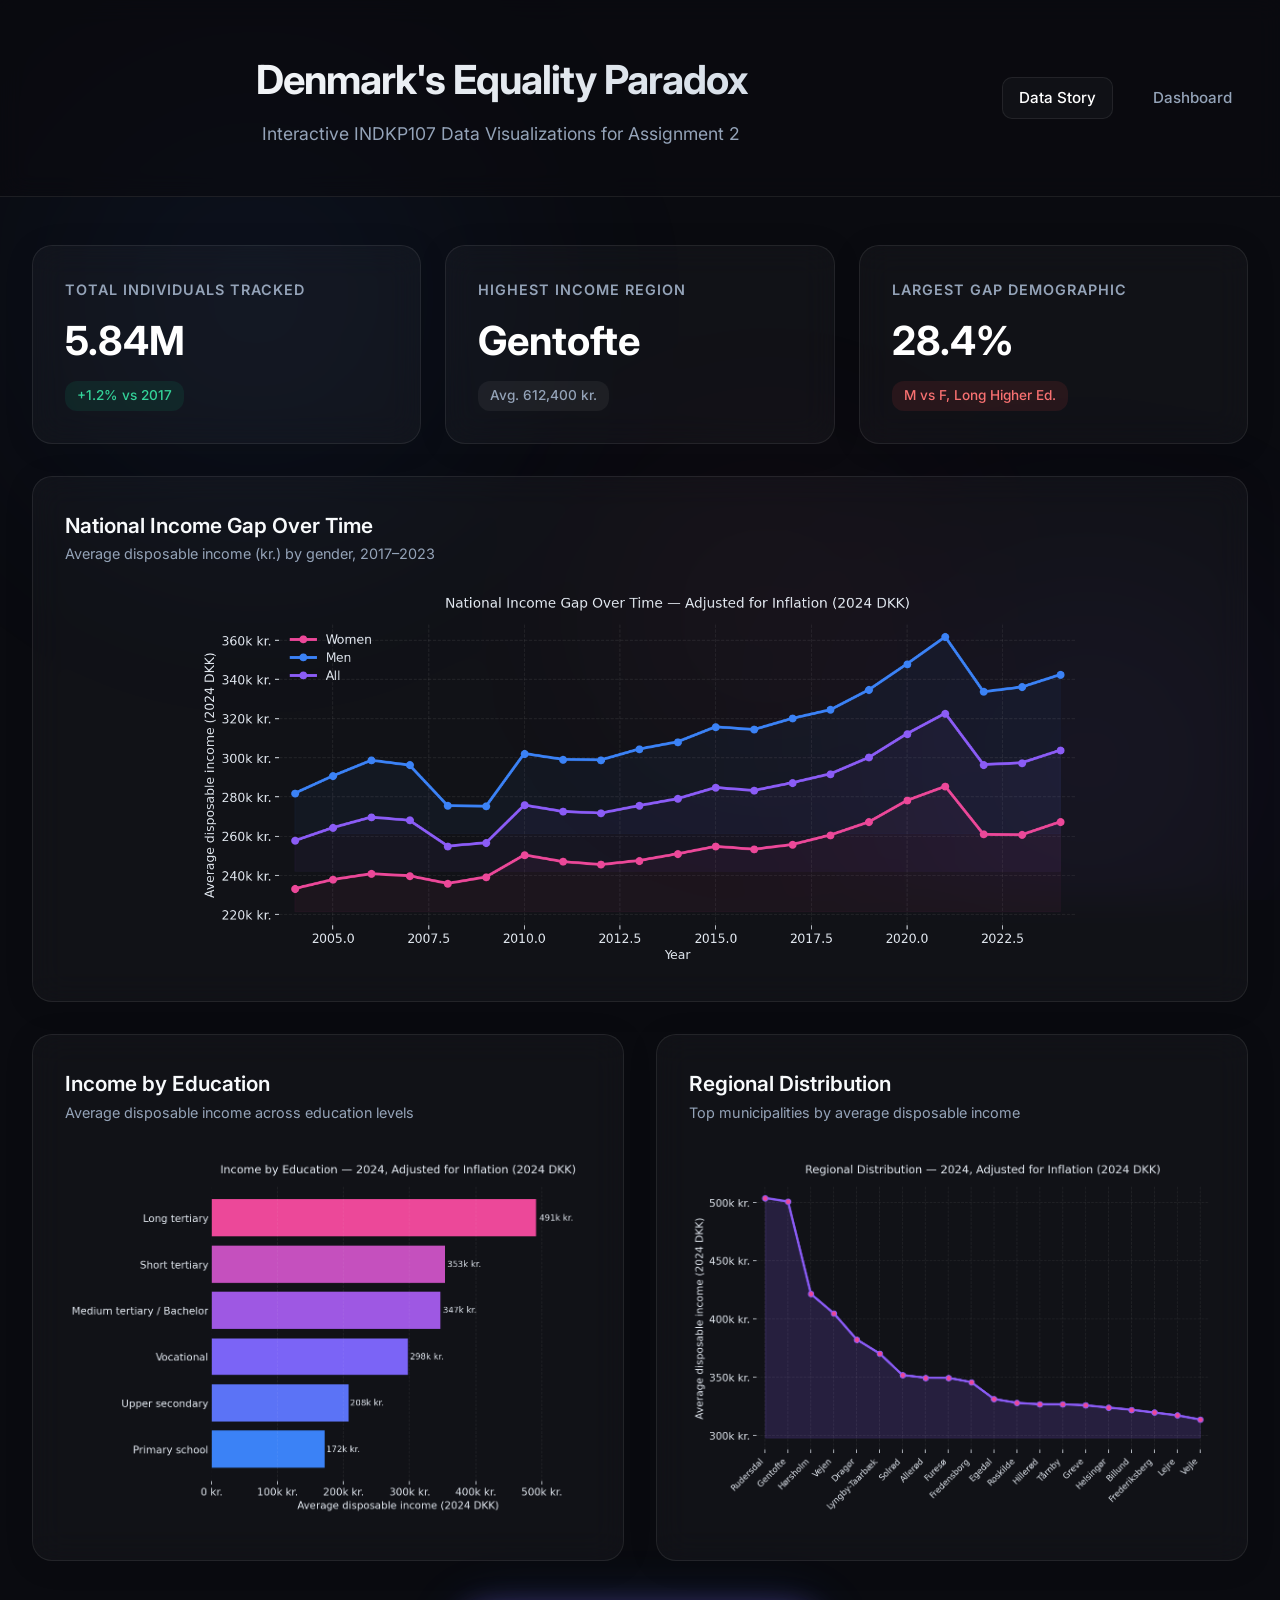
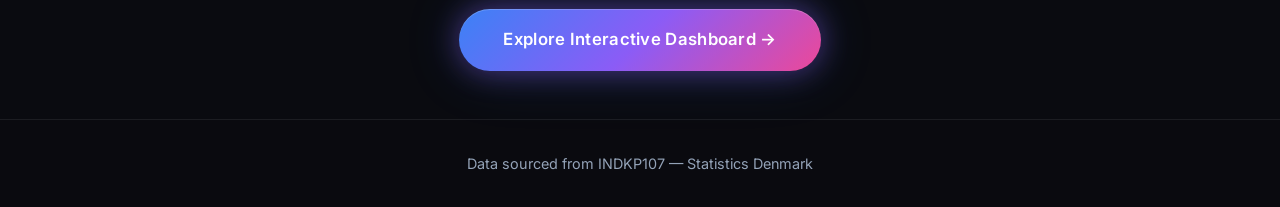
==== newWebsite/index.html @ ace13915 "Ny Hjemmeside" ====
<!DOCTYPE html>
<html lang="en">
<head>
    <meta charset="UTF-8" />
    <meta name="viewport" content="width=device-width, initial-scale=1.0" />
    <title>Denmark's Equality Paradox</title>
    <link rel="preconnect" href="https://fonts.googleapis.com" />
    <link rel="preconnect" href="https://fonts.gstatic.com" crossorigin />
    <link href="https://fonts.googleapis.com/css2?family=Inter:wght@400;500;600;700&display=swap" rel="stylesheet" />
    <link rel="stylesheet" href="styles.css" />
</head>
<body>

    <div class="background-animation">
        <div class="blob blob-1"></div>
        <div class="blob blob-2"></div>
        <div class="blob blob-3"></div>
    </div>

    <header class="glass-header">
        <div class="header-content">
            <h1>Denmark's Equality Paradox</h1>
            <p>Interactive INDKP107 Data Visualizations for Assignment 2</p>
        </div>
        <nav class="header-nav">
            <a href="index.html" class="active">Data Story</a>
            <a href="explore.html">Dashboard</a>
        </nav>
    </header>

    <main class="dashboard">

        <section class="grid-container">
            <div class="glass-card stat-card">
                <h3>Total Individuals Tracked</h3>
                <div class="stat-value">5.84M</div>
                <span class="trend-indicator up">+1.2% vs 2017</span>
            </div>
            <div class="glass-card stat-card">
                <h3>Highest Income Region</h3>
                <div class="stat-value">Gentofte</div>
                <span class="trend-indicator neutral">Avg. 612,400 kr.</span>
            </div>
            <div class="glass-card stat-card">
                <h3>Largest Gap Demographic</h3>
                <div class="stat-value">28.4%</div>
                <span class="trend-indicator down">M vs F, Long Higher Ed.</span>
            </div>
        </section>

        <section class="charts-container">
            <div class="glass-card chart-card full-width">
                <div class="card-header">
                    <h2>National Income Gap Over Time</h2>
                    <p class="subtitle">Average disposable income (kr.) by gender, 2017–2023</p>
                </div>
                <div class="chart-wrapper">
                    <img src="charts/chart1_time.png" alt="National income gap over time" />
                </div>
            </div>
        </section>

        <section class="charts-container">
            <div class="glass-card chart-card">
                <div class="card-header">
                    <h2>Income by Education</h2>
                    <p class="subtitle">Average disposable income across education levels</p>
                </div>
                <div class="chart-wrapper">
                    <img src="charts/chart2_education.png" alt="Income by education level" />
                </div>
            </div>
            <div class="glass-card chart-card">
                <div class="card-header">
                    <h2>Regional Distribution</h2>
                    <p class="subtitle">Top municipalities by average disposable income</p>
                </div>
                <div class="chart-wrapper">
                    <img src="charts/chart3_region.png" alt="Regional income distribution" />
                </div>
            </div>
        </section>

        <div class="cta-wrapper">
            <a href="explore.html" class="cta-button">Explore Interactive Dashboard →</a>
        </div>

    </main>

    <footer class="glass-footer">
        Data sourced from INDKP107 — Statistics Denmark
    </footer>

</body>
</html>
---- newWebsite/styles.css ----
:root {
    --bg-dark: #0a0b10;
    --text-primary: #e2e8f0;
    --text-secondary: #94a3b8;
    --glass-bg: rgba(255, 255, 255, 0.03);
    --glass-border: rgba(255, 255, 255, 0.08);
    --glass-hover: rgba(255, 255, 255, 0.06);
    --accent-1: #3b82f6;
    --accent-2: #8b5cf6;
    --accent-3: #ec4899;
}

* {
    margin: 0;
    padding: 0;
    box-sizing: border-box;
}

body {
    font-family: 'Inter', sans-serif;
    background-color: var(--bg-dark);
    color: var(--text-primary);
    min-height: 100vh;
    overflow-x: hidden;
    line-height: 1.6;
    position: relative;
}

/* Background Animated Blobs */
.background-animation {
    position: fixed;
    top: 0; left: 0; right: 0; bottom: 0;
    z-index: -1;
    overflow: hidden;
}

.blob {
    position: absolute;
    filter: blur(90px);
    opacity: 0.5;
    animation: float 20s infinite alternate cubic-bezier(0.4, 0, 0.2, 1);
    border-radius: 50%;
}

.blob-1 {
    top: -10%; left: -10%;
    width: 60vw; height: 60vw;
    background: radial-gradient(circle, rgba(59,130,246,0.15) 0%, rgba(10,11,16,0) 70%);
    animation-delay: 0s;
}

.blob-2 {
    bottom: -20%; right: -10%;
    width: 50vw; height: 50vw;
    background: radial-gradient(circle, rgba(139,92,246,0.15) 0%, rgba(10,11,16,0) 70%);
    animation-direction: alternate-reverse;
    animation-duration: 25s;
}

.blob-3 {
    top: 40%; left: 40%;
    width: 40vw; height: 40vw;
    background: radial-gradient(circle, rgba(236,72,153,0.1) 0%, rgba(10,11,16,0) 70%);
    animation-delay: -5s;
    animation-duration: 18s;
}

@keyframes float {
    0% { transform: translate(0, 0) scale(1); }
    100% { transform: translate(10%, 10%) scale(1.1); }
}

/* Typography & Layout */
.glass-header {
    padding: 3rem 2rem;
    text-align: center;
    border-bottom: 1px solid var(--glass-border);
    background: rgba(10, 11, 16, 0.6);
    backdrop-filter: blur(12px);
    -webkit-backdrop-filter: blur(12px);
    position: sticky;
    top: 0;
    z-index: 100;
}

.header-content h1 {
    font-size: 2.5rem;
    font-weight: 700;
    background: linear-gradient(135deg, #fff 0%, #cbd5e1 100%);
    -webkit-background-clip: text;
    -webkit-text-fill-color: transparent;
    letter-spacing: -1px;
    margin-bottom: 0.5rem;
}

.header-content p {
    color: var(--text-secondary);
    font-weight: 400;
    font-size: 1.1rem;
}

.dashboard {
    max-width: 1400px;
    margin: 0 auto;
    padding: 3rem 2rem;
    display: flex;
    flex-direction: column;
    gap: 2rem;
}

/* Glass Cards */
.glass-card {
    background: var(--glass-bg);
    border: 1px solid var(--glass-border);
    border-radius: 20px;
    padding: 2rem;
    backdrop-filter: blur(16px);
    -webkit-backdrop-filter: blur(16px);
    transition: all 0.4s cubic-bezier(0.175, 0.885, 0.32, 1.275);
    box-shadow: 0 4px 30px rgba(0, 0, 0, 0.1);
}

.glass-card:hover {
    background: var(--glass-hover);
    transform: translateY(-5px);
    box-shadow: 0 10px 40px rgba(0, 0, 0, 0.2), 0 0 20px rgba(139, 92, 246, 0.1);
    border-color: rgba(255, 255, 255, 0.15);
}

/* Grid Sections */
.grid-container {
    display: grid;
    grid-template-columns: repeat(auto-fit, minmax(300px, 1fr));
    gap: 1.5rem;
}

.stat-card {
    display: flex;
    flex-direction: column;
    gap: 0.5rem;
}

.stat-card h3 {
    font-size: 0.9rem;
    text-transform: uppercase;
    letter-spacing: 1px;
    color: var(--text-secondary);
    font-weight: 600;
}

.stat-value {
    font-size: 2.5rem;
    font-weight: 700;
    color: #fff;
}

.trend-indicator {
    font-size: 0.85rem;
    padding: 4px 12px;
    border-radius: 12px;
    display: inline-block;
    align-self: flex-start;
    font-weight: 500;
}
.trend-indicator.up { background: rgba(16, 185, 129, 0.1); color: #34d399; }
.trend-indicator.down { background: rgba(239, 68, 68, 0.1); color: #f87171; }
.trend-indicator.neutral { background: rgba(255, 255, 255, 0.05); color: var(--text-secondary); }

.charts-container {
    display: grid;
    grid-template-columns: repeat(auto-fit, minmax(500px, 1fr));
    gap: 2rem;
}

.chart-card.full-width {
    grid-column: 1 / -1;
}

.card-header {
    margin-bottom: 1.5rem;
}

.card-header h2 {
    font-size: 1.3rem;
    font-weight: 600;
    color: #f8fafc;
}

.card-header .subtitle {
    font-size: 0.9rem;
    color: var(--text-secondary);
}

.chart-wrapper {
    position: relative;
    height: 350px;
    width: 100%;
}

.glass-footer {
    text-align: center;
    padding: 2rem;
    color: var(--text-secondary);
    font-size: 0.9rem;
    border-top: 1px solid var(--glass-border);
    background: rgba(10, 11, 16, 0.8);
}

@media (max-width: 768px) {
    .charts-container {
        grid-template-columns: 1fr;
    }
}

/* --- Minimal additions: header nav, chart images, CTA --- */
.glass-header {
    display: flex;
    align-items: center;
    justify-content: space-between;
    text-align: left;
    gap: 2rem;
}

.header-content {
    flex: 1;
    text-align: center;
}

.header-nav {
    display: flex;
    gap: 1.5rem;
    align-items: center;
}

.header-nav a {
    color: var(--text-secondary);
    text-decoration: none;
    font-size: 0.95rem;
    font-weight: 500;
    padding: 0.5rem 1rem;
    border-radius: 10px;
    transition: all 0.3s ease;
}

.header-nav a:hover {
    color: var(--text-primary);
    background: var(--glass-hover);
}

.header-nav a.active {
    color: #fff;
    background: var(--glass-bg);
    border: 1px solid var(--glass-border);
}

.chart-wrapper img {
    width: 100%;
    height: 100%;
    object-fit: contain;
    display: block;
}

.cta-wrapper {
    display: flex;
    justify-content: center;
    margin-top: 1rem;
}

.cta-button {
    display: inline-block;
    padding: 1.1rem 2.75rem;
    font-family: inherit;
    font-size: 1.05rem;
    font-weight: 600;
    color: #fff;
    text-decoration: none;
    border: none;
    cursor: pointer;
    border-radius: 999px;
    background: linear-gradient(135deg, var(--accent-1) 0%, var(--accent-2) 50%, var(--accent-3) 100%);
    box-shadow:
        0 0 30px rgba(139, 92, 246, 0.45),
        0 0 60px rgba(59, 130, 246, 0.2),
        inset 0 1px 0 rgba(255, 255, 255, 0.2);
    transition: all 0.3s cubic-bezier(0.175, 0.885, 0.32, 1.275);
    letter-spacing: 0.3px;
}

.cta-button:hover {
    transform: translateY(-3px) scale(1.02);
    box-shadow:
        0 0 40px rgba(236, 72, 153, 0.55),
        0 0 80px rgba(139, 92, 246, 0.35),
        inset 0 1px 0 rgba(255, 255, 255, 0.3);
}

@media (max-width: 768px) {
    .glass-header {
        flex-direction: column;
        gap: 1rem;
    }
}

/* ============================================================ */
/* INTERACTIVE DASHBOARD                                        */
/* ============================================================ */

.dashboard-section {
    scroll-margin-top: 8rem;
    padding-top: 2rem;
    border-top: 1px solid var(--glass-border);
}

.dashboard-intro {
    text-align: center;
    margin-bottom: 2rem;
}

.dashboard-intro h2 {
    font-size: 2rem;
    background: linear-gradient(135deg, #fff 0%, #cbd5e1 100%);
    -webkit-background-clip: text;
    -webkit-text-fill-color: transparent;
    margin-bottom: 0.25rem;
}

.dashboard-grid {
    display: grid;
    grid-template-columns: 320px 1fr;
    gap: 2rem;
    align-items: start;
}

@media (max-width: 1024px) {
    .dashboard-grid {
        grid-template-columns: 1fr;
    }
}

/* --- Control panel (left) --- */

.control-panel {
    display: flex;
    flex-direction: column;
    gap: 1.25rem;
    position: sticky;
    top: 9rem;
}

.control-group {
    display: flex;
    flex-direction: column;
    gap: 0.5rem;
}

.control-group label {
    font-size: 0.8rem;
    text-transform: uppercase;
    letter-spacing: 1px;
    color: var(--text-secondary);
    font-weight: 600;
}

.control-select {
    background: rgba(255, 255, 255, 0.04);
    color: var(--text-primary);
    border: 1px solid var(--glass-border);
    border-radius: 10px;
    padding: 0.7rem 0.9rem;
    font-family: inherit;
    font-size: 0.95rem;
    cursor: pointer;
    transition: border-color 0.3s ease, background 0.3s ease;
    appearance: none;
    background-image:
        linear-gradient(45deg, transparent 50%, var(--text-secondary) 50%),
        linear-gradient(135deg, var(--text-secondary) 50%, transparent 50%);
    background-position: calc(100% - 18px) 55%, calc(100% - 13px) 55%;
    background-size: 5px 5px, 5px 5px;
    background-repeat: no-repeat;
}

.control-select:hover,
.control-select:focus {
    background-color: rgba(255, 255, 255, 0.06);
    border-color: rgba(255, 255, 255, 0.18);
    outline: none;
}

.control-select option {
    background: #15171f;
    color: var(--text-primary);
}

.viz-toggle,
.layer-toggle {
    display: flex;
    gap: 0.5rem;
    background: rgba(255, 255, 255, 0.03);
    border: 1px solid var(--glass-border);
    border-radius: 12px;
    padding: 4px;
}

.viz-btn,
.layer-btn {
    flex: 1;
    display: inline-flex;
    align-items: center;
    justify-content: center;
    gap: 0.4rem;
    background: transparent;
    border: none;
    color: var(--text-secondary);
    font-family: inherit;
    font-size: 0.85rem;
    font-weight: 500;
    padding: 0.55rem 0.4rem;
    border-radius: 9px;
    cursor: pointer;
    transition: all 0.25s ease;
}

.viz-btn:hover,
.layer-btn:hover {
    color: var(--text-primary);
    background: rgba(255, 255, 255, 0.04);
}

.viz-btn.active,
.layer-btn.active {
    color: #fff;
    background: linear-gradient(135deg, rgba(59, 130, 246, 0.25), rgba(139, 92, 246, 0.25));
    box-shadow: 0 0 20px rgba(139, 92, 246, 0.25), inset 0 1px 0 rgba(255, 255, 255, 0.1);
}

.viz-btn svg {
    flex-shrink: 0;
}

.selection-list {
    display: flex;
    flex-wrap: wrap;
    gap: 0.4rem;
    min-height: 38px;
    padding: 0.4rem;
    border-radius: 10px;
    background: rgba(255, 255, 255, 0.02);
    border: 1px solid var(--glass-border);
}

.selection-list .chip {
    display: inline-flex;
    align-items: center;
    gap: 0.35rem;
    background: rgba(139, 92, 246, 0.15);
    border: 1px solid rgba(139, 92, 246, 0.4);
    color: #fff;
    border-radius: 999px;
    padding: 2px 10px;
    font-size: 0.8rem;
}

.selection-list .chip button {
    background: transparent;
    border: none;
    color: rgba(255, 255, 255, 0.7);
    cursor: pointer;
    font-size: 0.9rem;
    line-height: 1;
    padding: 0;
}

.selection-list .empty {
    color: var(--text-secondary);
    font-size: 0.85rem;
    align-self: center;
    padding: 0 0.4rem;
}

.link-btn {
    background: transparent;
    border: none;
    color: var(--accent-1);
    font-family: inherit;
    font-size: 0.85rem;
    cursor: pointer;
    align-self: flex-start;
    padding: 0;
}

.link-btn:hover {
    color: var(--accent-3);
}

.update-btn {
    margin-top: 0.5rem;
    text-align: center;
    border: none;
    font-size: 1rem;
    padding: 0.85rem 1.5rem;
}

/* --- Map (right) --- */

.viz-column {
    display: flex;
    flex-direction: column;
    gap: 2rem;
    min-width: 0;
}

.map-container {
    height: 500px;
    width: 100%;
    border-radius: 14px;
    background: rgba(255, 255, 255, 0.015);
    border: 1px solid var(--glass-border);
    margin-top: 1rem;
}

/* Leaflet dark-mode overrides */
.leaflet-container {
    background: transparent !important;
    font-family: inherit;
    outline: none;
}

.leaflet-control-zoom a {
    background: rgba(20, 22, 30, 0.85) !important;
    color: var(--text-primary) !important;
    border: 1px solid var(--glass-border) !important;
    backdrop-filter: blur(10px);
}

.leaflet-control-zoom a:hover {
    background: rgba(40, 44, 60, 0.95) !important;
}

.leaflet-control-attribution {
    background: rgba(10, 11, 16, 0.6) !important;
    color: var(--text-secondary) !important;
    font-size: 0.7rem;
    backdrop-filter: blur(8px);
}

.leaflet-control-attribution a {
    color: var(--text-secondary) !important;
}

.leaflet-popup-content-wrapper {
    background: rgba(15, 17, 25, 0.92) !important;
    color: var(--text-primary) !important;
    border: 1px solid var(--glass-border);
    border-radius: 12px;
    backdrop-filter: blur(12px);
    box-shadow: 0 4px 30px rgba(0, 0, 0, 0.4);
}

.leaflet-popup-tip {
    background: rgba(15, 17, 25, 0.92) !important;
    border: 1px solid var(--glass-border);
}

.leaflet-popup-close-button {
    color: var(--text-secondary) !important;
}

/* Hover tooltip — same dark glass treatment as popups, plus arrow color
   overrides so the little pointer triangle blends in. */
.leaflet-tooltip {
    background: rgba(15, 17, 25, 0.92) !important;
    color: var(--text-primary) !important;
    border: 1px solid var(--glass-border) !important;
    border-radius: 12px !important;
    backdrop-filter: blur(12px);
    -webkit-backdrop-filter: blur(12px);
    box-shadow: 0 4px 30px rgba(0, 0, 0, 0.4);
    padding: 0.6rem 0.8rem;
    font-family: inherit;
}

.leaflet-tooltip-top:before  { border-top-color:    rgba(15, 17, 25, 0.92) !important; }
.leaflet-tooltip-bottom:before { border-bottom-color: rgba(15, 17, 25, 0.92) !important; }
.leaflet-tooltip-left:before { border-left-color:   rgba(15, 17, 25, 0.92) !important; }
.leaflet-tooltip-right:before { border-right-color: rgba(15, 17, 25, 0.92) !important; }

.map-popup {
    font-size: 0.85rem;
    line-height: 1.5;
}

.map-popup .name {
    font-weight: 600;
    font-size: 1rem;
    color: #fff;
    margin-bottom: 0.4rem;
}

.map-popup .row {
    display: flex;
    justify-content: space-between;
    gap: 1rem;
}

.map-popup .row .v {
    color: #fff;
    font-weight: 500;
}

.map-popup .no-data-note {
    color: var(--text-secondary);
    font-size: 0.8rem;
    font-style: italic;
}

/* Greyed-out (no-data) paths should not show the pointer cursor */
.leaflet-interactive[stroke-dasharray] {
    cursor: default;
}

/* Map legend */
.map-legend {
    display: flex;
    flex-direction: column;
    gap: 0.4rem;
    margin-top: 1rem;
}

.legend-label {
    font-size: 0.8rem;
    color: var(--text-secondary);
    text-transform: uppercase;
    letter-spacing: 0.5px;
}

.legend-bar {
    height: 10px;
    border-radius: 5px;
    background: linear-gradient(90deg, var(--accent-1) 0%, var(--accent-2) 50%, var(--accent-3) 100%);
}

.legend-ticks {
    display: flex;
    justify-content: space-between;
    color: var(--text-secondary);
    font-size: 0.8rem;
}

/* --- Dynamic chart area --- */

.chart-wrapper {
    height: 380px;
}

.chart-wrapper canvas {
    width: 100% !important;
    height: 100% !important;
}

.hidden {
    display: none !important;
}

.table-host {
    height: 100%;
    overflow: auto;
    border-radius: 10px;
}

.data-table {
    width: 100%;
    border-collapse: collapse;
    font-size: 0.9rem;
}

.data-table th,
.data-table td {
    padding: 0.6rem 0.8rem;
    text-align: left;
    border-bottom: 1px solid var(--glass-border);
}

.data-table th {
    color: var(--text-secondary);
    font-size: 0.75rem;
    text-transform: uppercase;
    letter-spacing: 0.5px;
    font-weight: 600;
    background: rgba(255, 255, 255, 0.03);
    position: sticky;
    top: 0;
}

.data-table tr:hover td {
    background: rgba(255, 255, 255, 0.03);
}

.data-table td.num {
    text-align: right;
    font-variant-numeric: tabular-nums;
    color: #fff;
}
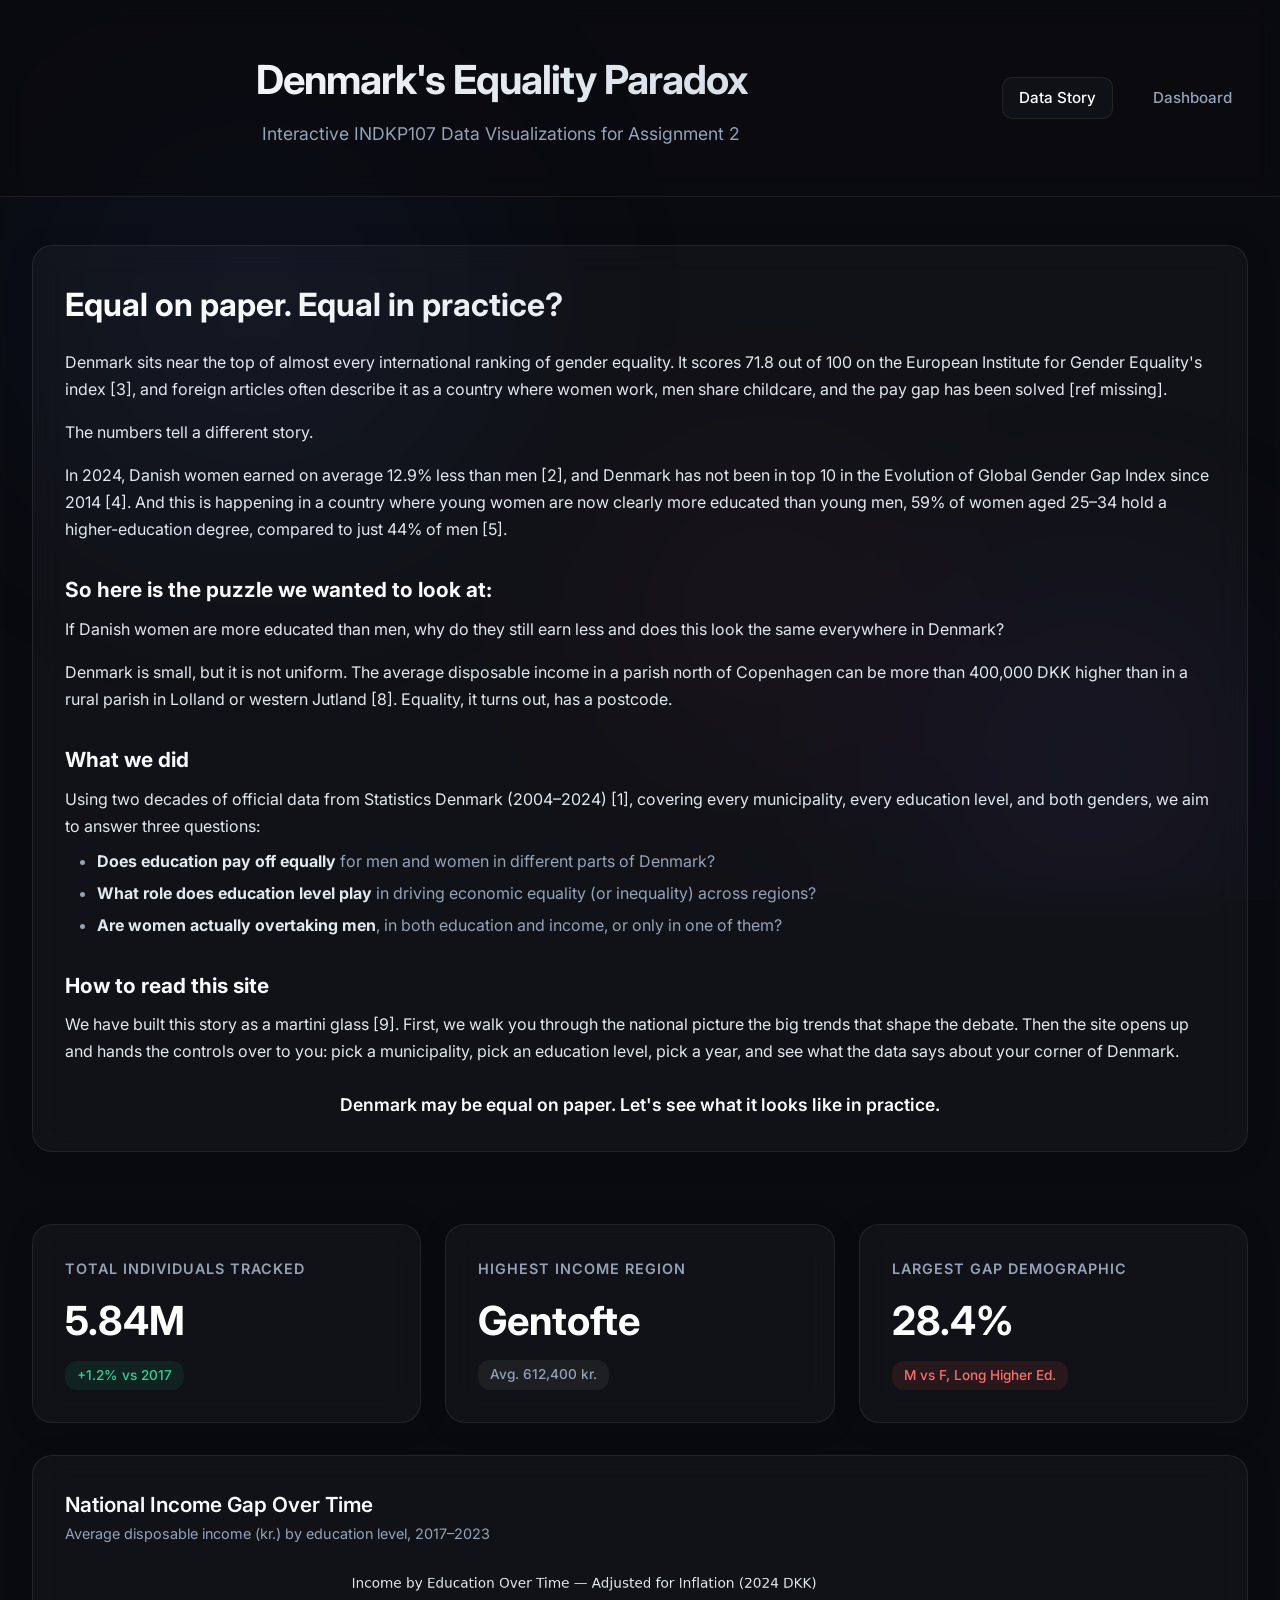
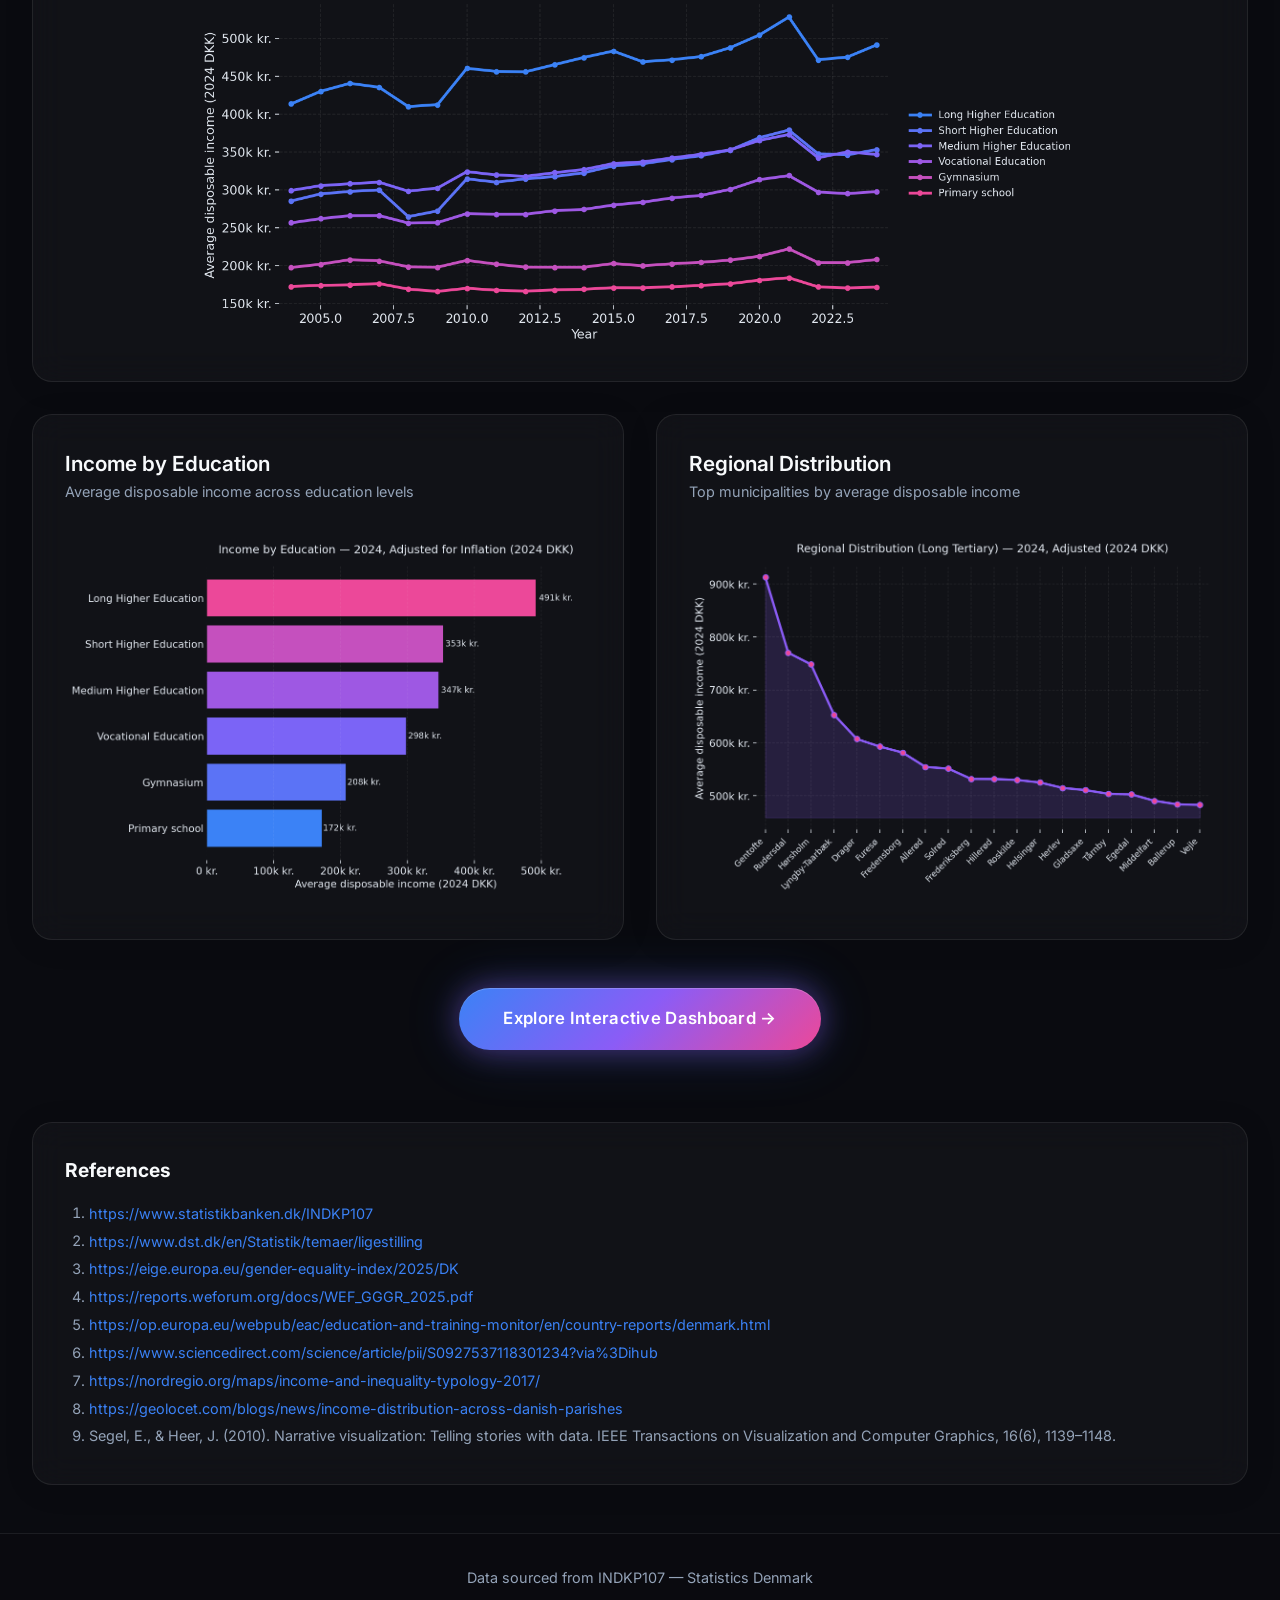
==== commit 4a4951fb: "updated website & gitignore" ====
--- a/newWebsite/index.html
+++ b/newWebsite/index.html
@@ -1,5 +1,6 @@
 <!DOCTYPE html>
 <html lang="en">
+
 <head>
     <meta charset="UTF-8" />
     <meta name="viewport" content="width=device-width, initial-scale=1.0" />
@@ -9,6 +10,7 @@
     <link href="https://fonts.googleapis.com/css2?family=Inter:wght@400;500;600;700&display=swap" rel="stylesheet" />
     <link rel="stylesheet" href="styles.css" />
 </head>
+
 <body>
 
     <div class="background-animation">
@@ -29,6 +31,53 @@
     </header>
 
     <main class="dashboard">
+
+        <section class="intro-section glass-card" style="margin-bottom: 2.5rem; line-height: 1.7;">
+            <h2
+                                                                                                                style="font-size: 2rem; margin-bottom: 1rem; background: linear-gradient(135deg, #fff 0%, #cbd5e1 100%); -webkit-background-clip: text; -webkit-text-fill-color: transparent;">
+                Equal on paper. Equal in practice?</h2>
+            <p style="margin-bottom: 1rem;">Denmark sits near the top of almost every international ranking of gender
+                equality. It scores 71.8 out of 100 on the European Institute for Gender Equality's index [3], and
+                foreign articles often describe it as a country where women work, men share childcare, and the pay gap
+                has been solved [ref missing].</p>
+            <p style="margin-bottom: 1rem;">The numbers tell a different story.</p>
+
+            <p style="margin-bottom: 1rem;">In 2024, Danish women earned on average 12.9% less than men [2], and Denmark
+                has not been in top 10 in the Evolution of Global Gender Gap Index since 2014 [4]. And this is happening
+                in a country where young women are now clearly more educated than young men, 59% of women aged 25–34
+                hold a higher-education degree, compared to just 44% of men [5].</p>
+
+            <h3 style="margin-top: 1.8rem; margin-bottom: 0.5rem; color: #f8fafc; font-size: 1.3rem;">So here is the
+                puzzle we wanted to look at:</h3>
+            <p style="margin-bottom: 1rem;">If Danish women are more educated than men, why do they still earn less and
+                does this look the same everywhere in Denmark?</p>
+
+            <p style="margin-bottom: 1rem;">Denmark is small, but it is not uniform. The average disposable income in a
+                parish north of Copenhagen can be more than 400,000 DKK higher than in a rural parish in Lolland or
+                western Jutland [8]. Equality, it turns out, has a postcode.</p>
+
+            <h3 style="margin-top: 1.8rem; margin-bottom: 0.5rem; color: #f8fafc; font-size: 1.3rem;">What we did</h3>
+            <p style="margin-bottom: 0.5rem;">Using two decades of official data from Statistics Denmark (2004–2024)
+                [1], covering every municipality, every education level, and both genders, we aim to answer three
+                questions:</p>
+            <ul style="margin-top: 0.5rem; margin-bottom: 1rem; padding-left: 2rem; color: var(--text-secondary);">
+                <li style="margin-bottom: 0.3rem;"><strong style="color: var(--text-primary);">Does education pay off
+                        equally</strong> for men and women in different parts of Denmark?</li>
+                <li style="margin-bottom: 0.3rem;"><strong style="color: var(--text-primary);">What role does education
+                        level play</strong> in driving economic equality (or inequality) across regions?</li>
+                <li style="margin-bottom: 0.3rem;"><strong style="color: var(--text-primary);">Are women actually
+                        overtaking men</strong>, in both education and income, or only in one of them?</li>
+            </ul>
+
+            <h3 style="margin-top: 1.8rem; margin-bottom: 0.5rem; color: #f8fafc; font-size: 1.3rem;">How to read this
+                site</h3>
+            <p style="margin-bottom: 1rem;">We have built this story as a martini glass [9]. First, we walk you through
+                the national picture the big trends that shape the debate. Then the site opens up and hands the controls
+                over to you: pick a municipality, pick an education level, pick a year, and see what the data says about
+                your corner of Denmark.</p>
+            <p style="margin-top: 1.5rem; font-weight: 600; color: #fff; font-size: 1.1rem; text-align: center;">Denmark
+                may be equal on paper. Let's see what it looks like in practice.</p>
+        </section>
 
         <section class="grid-container">
             <div class="glass-card stat-card">
@@ -52,7 +101,7 @@
             <div class="glass-card chart-card full-width">
                 <div class="card-header">
                     <h2>National Income Gap Over Time</h2>
-                    <p class="subtitle">Average disposable income (kr.) by gender, 2017–2023</p>
+                    <p class="subtitle">Average disposable income (kr.) by education level, 2017–2023</p>
                 </div>
                 <div class="chart-wrapper">
                     <img src="charts/chart1_time.png" alt="National income gap over time" />
@@ -85,6 +134,42 @@
             <a href="explore.html" class="cta-button">Explore Interactive Dashboard →</a>
         </div>
 
+        <section class="references-section glass-card" style="margin-top: 2.5rem; font-size: 0.9rem; line-height: 1.6;">
+            <h3 style="margin-bottom: 1rem; color: #f8fafc; font-size: 1.2rem;">References</h3>
+            <ol style="padding-left: 1.5rem; color: var(--text-secondary);">
+                <li style="margin-bottom: 0.3rem;"><a href="https://www.statistikbanken.dk/INDKP107" target="_blank"
+                                                                                                                        style="color: var(--accent-1); text-decoration: none;">https://www.statistikbanken.dk/INDKP107</a>
+                </li>
+                <li style="margin-bottom: 0.3rem;"><a href="https://www.dst.dk/en/Statistik/temaer/ligestilling" target="_blank"
+                                                                                                                        style="color: var(--accent-1); text-decoration: none;">https://www.dst.dk/en/Statistik/temaer/ligestilling</a>
+                </li>
+                <li style="margin-bottom: 0.3rem;"><a href="https://eige.europa.eu/gender-equality-index/2025/DK" target="_blank"
+                                                                                                                        style="color: var(--accent-1); text-decoration: none;">https://eige.europa.eu/gender-equality-index/2025/DK</a>
+                </li>
+                <li style="margin-bottom: 0.3rem;"><a href="https://reports.weforum.org/docs/WEF_GGGR_2025.pdf" target="_blank"
+                                                                                                                        style="color: var(--accent-1); text-decoration: none;">https://reports.weforum.org/docs/WEF_GGGR_2025.pdf</a>
+                </li>
+                <li style="margin-bottom: 0.3rem;"><a href="https://op.europa.eu/webpub/eac/education-and-training-monitor/en/country-reports/denmark.html"
+                                                                                                                        target="_blank"
+                                                                                                                        style="color: var(--accent-1); text-decoration: none;">https://op.europa.eu/webpub/eac/education-and-training-monitor/en/country-reports/denmark.html</a>
+                </li>
+                <li style="margin-bottom: 0.3rem;"><a href="https://www.sciencedirect.com/science/article/pii/S0927537118301234?via%3Dihub"
+                                                                                                                        target="_blank"
+                                                                                                                        style="color: var(--accent-1); text-decoration: none;">https://www.sciencedirect.com/science/article/pii/S0927537118301234?via%3Dihub</a>
+                </li>
+                <li style="margin-bottom: 0.3rem;"><a href="https://nordregio.org/maps/income-and-inequality-typology-2017/"
+                                                                                                                        target="_blank"
+                                                                                                                        style="color: var(--accent-1); text-decoration: none;">https://nordregio.org/maps/income-and-inequality-typology-2017/</a>
+                </li>
+                <li style="margin-bottom: 0.3rem;"><a href="https://geolocet.com/blogs/news/income-distribution-across-danish-parishes"
+                                                                                                                        target="_blank"
+                                                                                                                        style="color: var(--accent-1); text-decoration: none;">https://geolocet.com/blogs/news/income-distribution-across-danish-parishes</a>
+                </li>
+                <li style="margin-bottom: 0.3rem;">Segel, E., & Heer, J. (2010). Narrative visualization: Telling
+                    stories with data. IEEE Transactions on Visualization and Computer Graphics, 16(6), 1139–1148.</li>
+            </ol>
+        </section>
+
     </main>
 
     <footer class="glass-footer">
@@ -92,4 +177,5 @@
     </footer>
 
 </body>
-</html>
+
+</html>
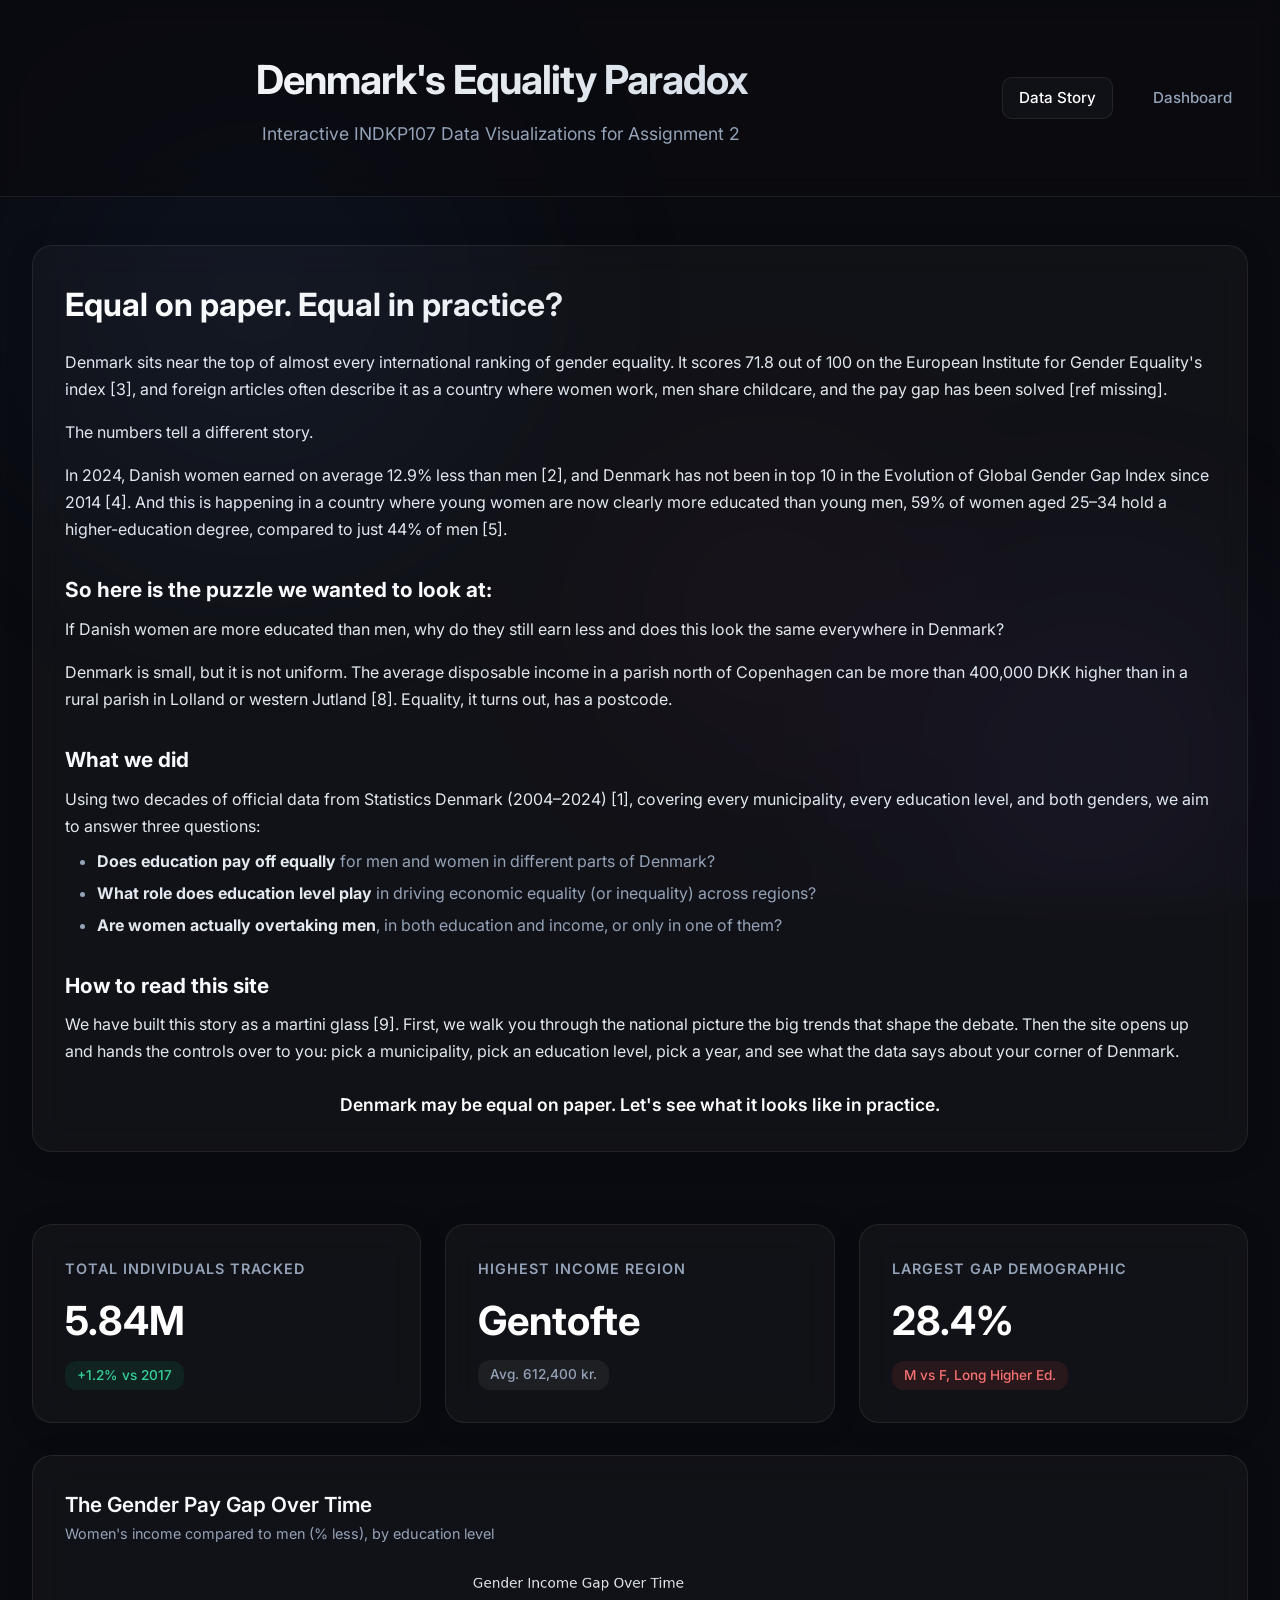
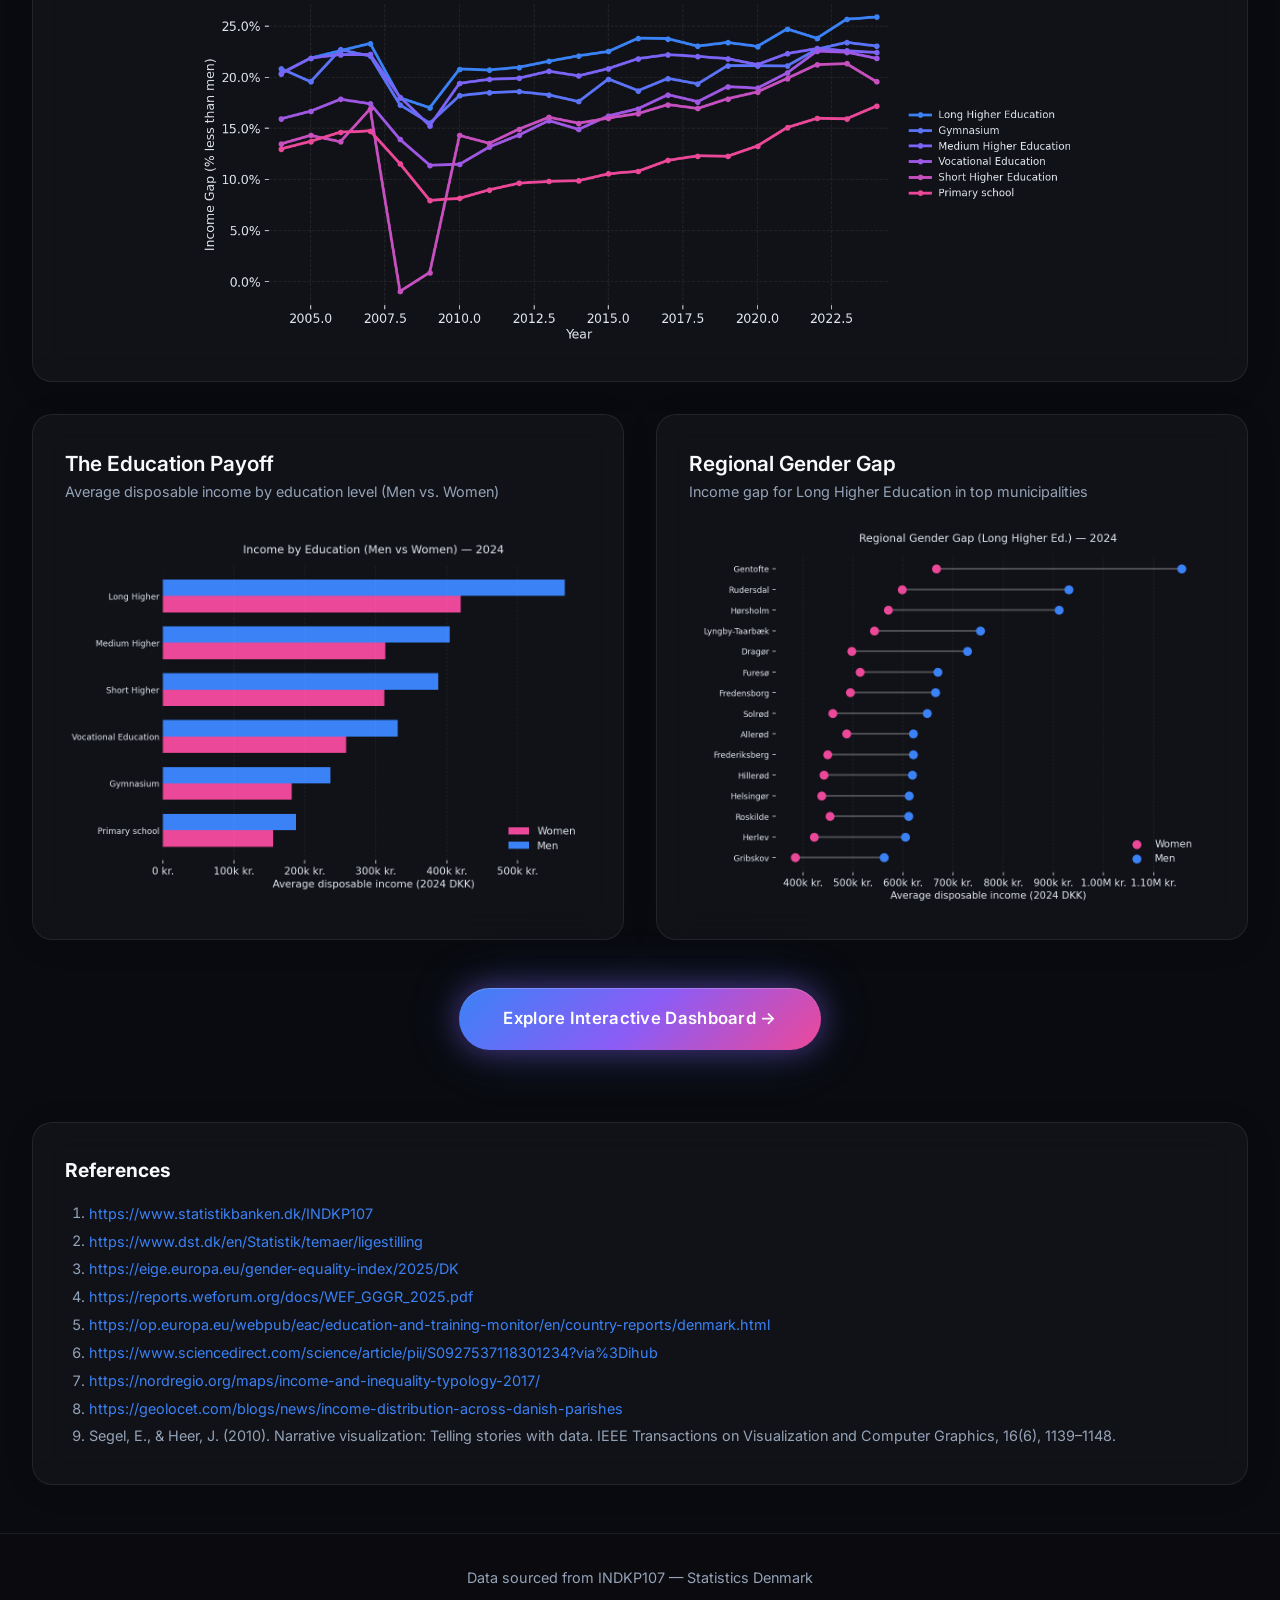
==== commit 0d3654c8: "updated charts to better follow the examination of gender equality" ====
--- a/newWebsite/index.html
+++ b/newWebsite/index.html
@@ -100,8 +100,8 @@
         <section class="charts-container">
             <div class="glass-card chart-card full-width">
                 <div class="card-header">
-                    <h2>National Income Gap Over Time</h2>
-                    <p class="subtitle">Average disposable income (kr.) by education level, 2017–2023</p>
+                    <h2>The Gender Pay Gap Over Time</h2>
+                    <p class="subtitle">Women's income compared to men (% less), by education level</p>
                 </div>
                 <div class="chart-wrapper">
                     <img src="charts/chart1_time.png" alt="National income gap over time" />
@@ -112,8 +112,8 @@
         <section class="charts-container">
             <div class="glass-card chart-card">
                 <div class="card-header">
-                    <h2>Income by Education</h2>
-                    <p class="subtitle">Average disposable income across education levels</p>
+                    <h2>The Education Payoff</h2>
+                    <p class="subtitle">Average disposable income by education level (Men vs. Women)</p>
                 </div>
                 <div class="chart-wrapper">
                     <img src="charts/chart2_education.png" alt="Income by education level" />
@@ -121,8 +121,8 @@
             </div>
             <div class="glass-card chart-card">
                 <div class="card-header">
-                    <h2>Regional Distribution</h2>
-                    <p class="subtitle">Top municipalities by average disposable income</p>
+                    <h2>Regional Gender Gap</h2>
+                    <p class="subtitle">Income gap for Long Higher Education in top municipalities</p>
                 </div>
                 <div class="chart-wrapper">
                     <img src="charts/chart3_region.png" alt="Regional income distribution" />
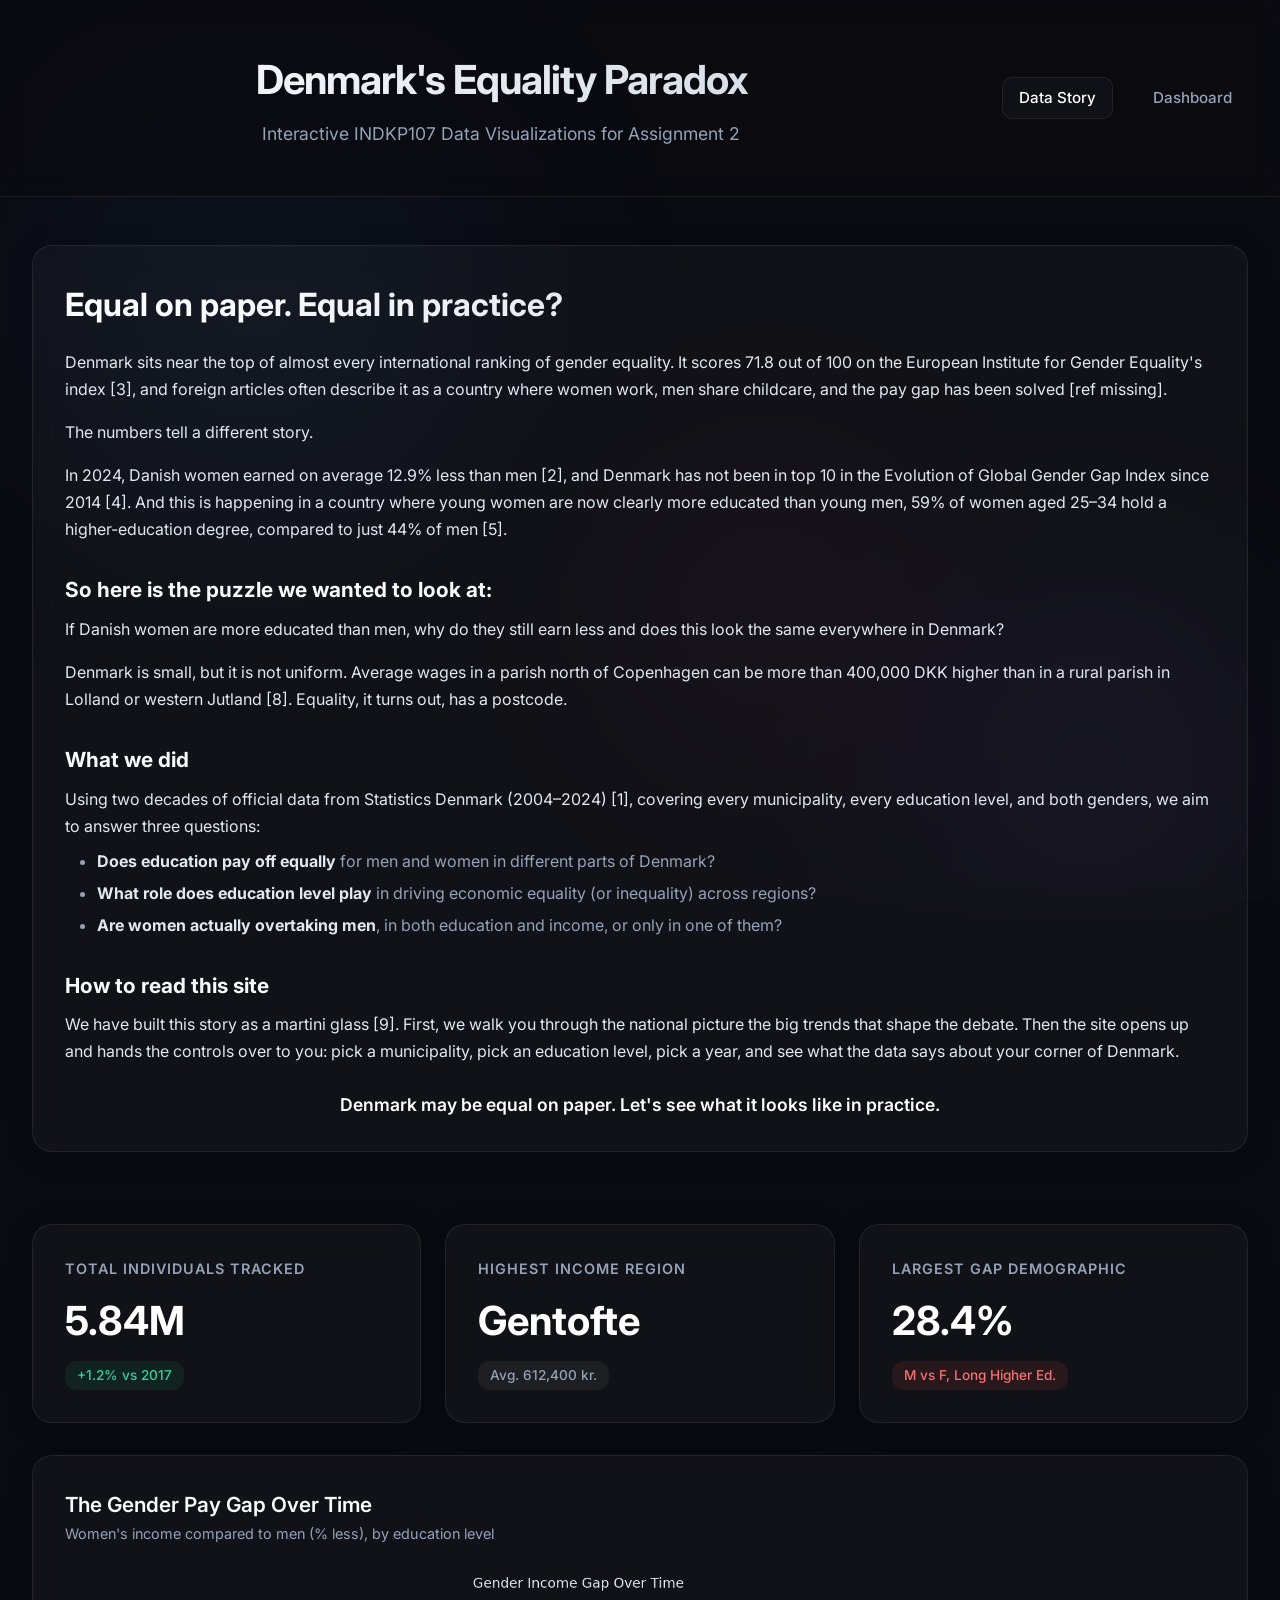
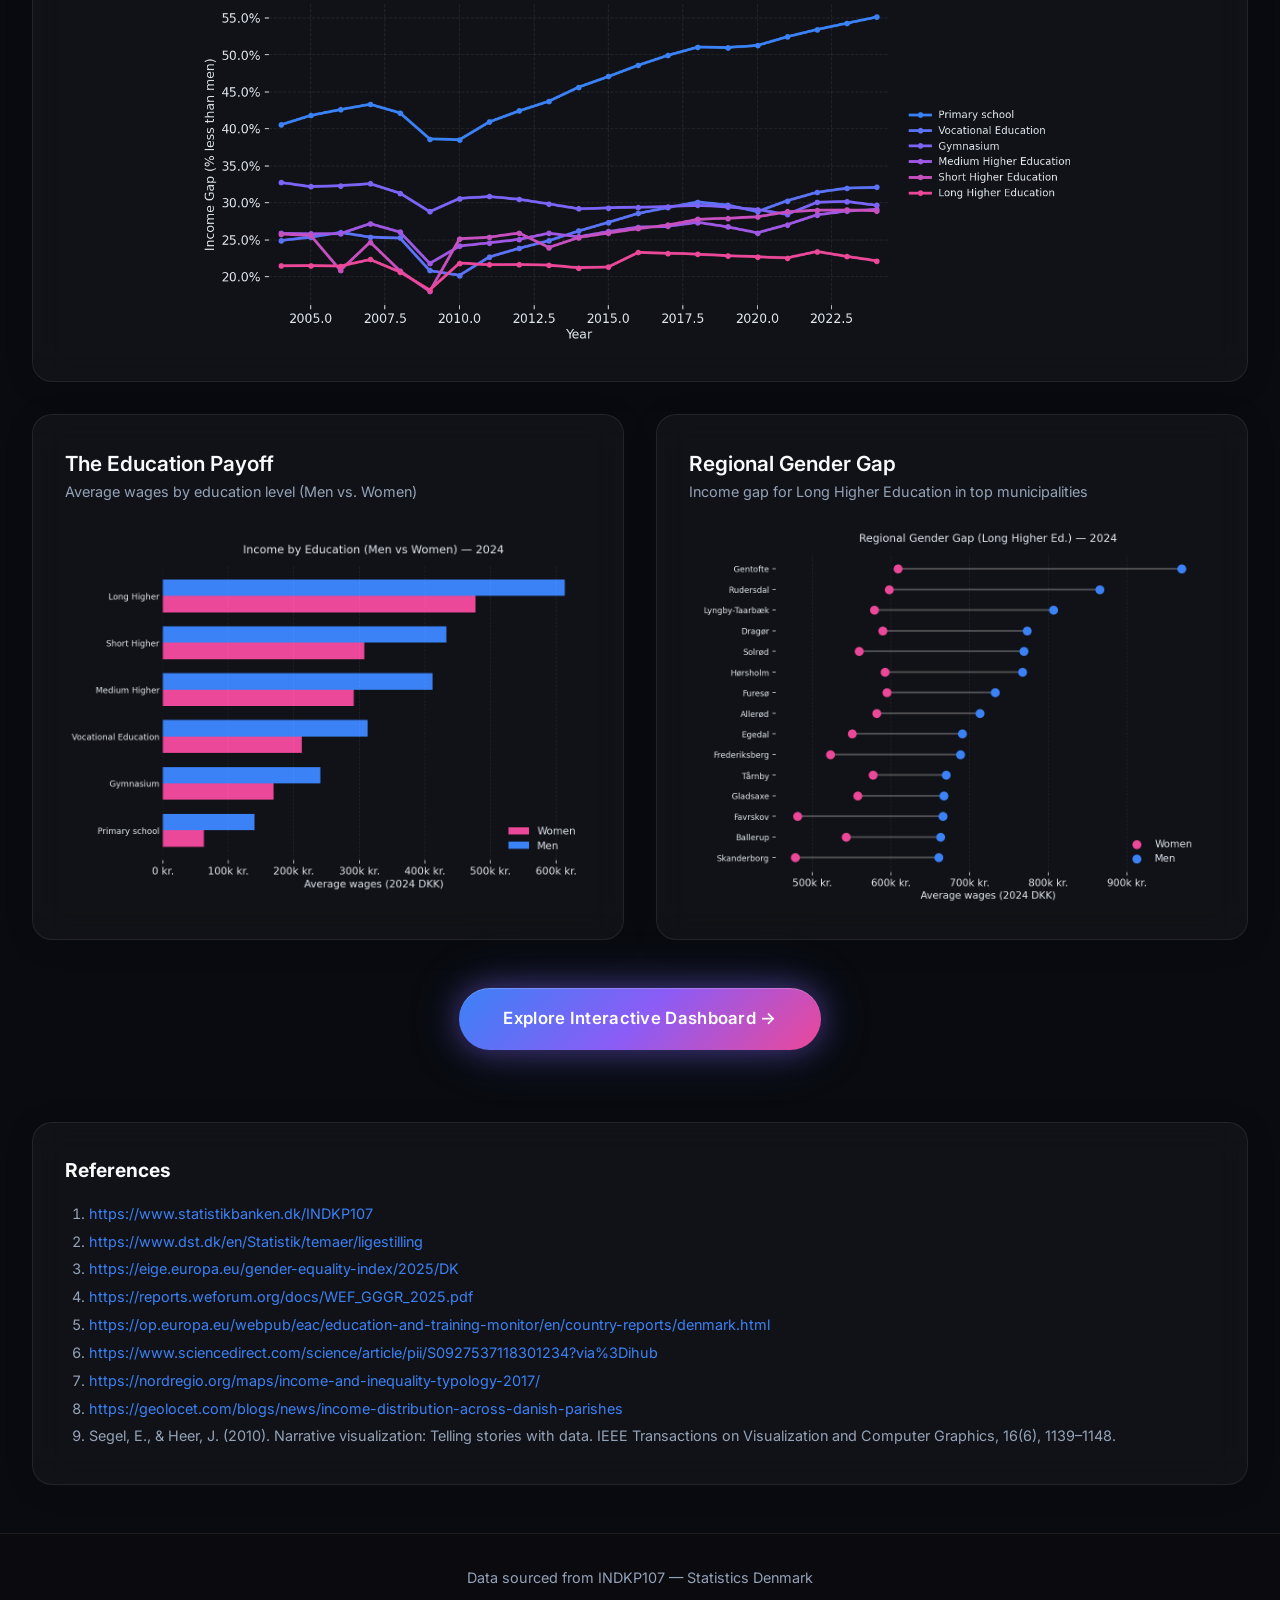
==== commit 0c0f9376: "Ændret fra disposable income til wages (løn)" ====
--- a/newWebsite/index.html
+++ b/newWebsite/index.html
@@ -52,7 +52,7 @@
             <p style="margin-bottom: 1rem;">If Danish women are more educated than men, why do they still earn less and
                 does this look the same everywhere in Denmark?</p>
 
-            <p style="margin-bottom: 1rem;">Denmark is small, but it is not uniform. The average disposable income in a
+            <p style="margin-bottom: 1rem;">Denmark is small, but it is not uniform. Average wages in a
                 parish north of Copenhagen can be more than 400,000 DKK higher than in a rural parish in Lolland or
                 western Jutland [8]. Equality, it turns out, has a postcode.</p>
 
@@ -113,7 +113,7 @@
             <div class="glass-card chart-card">
                 <div class="card-header">
                     <h2>The Education Payoff</h2>
-                    <p class="subtitle">Average disposable income by education level (Men vs. Women)</p>
+                    <p class="subtitle">Average wages by education level (Men vs. Women)</p>
                 </div>
                 <div class="chart-wrapper">
                     <img src="charts/chart2_education.png" alt="Income by education level" />
